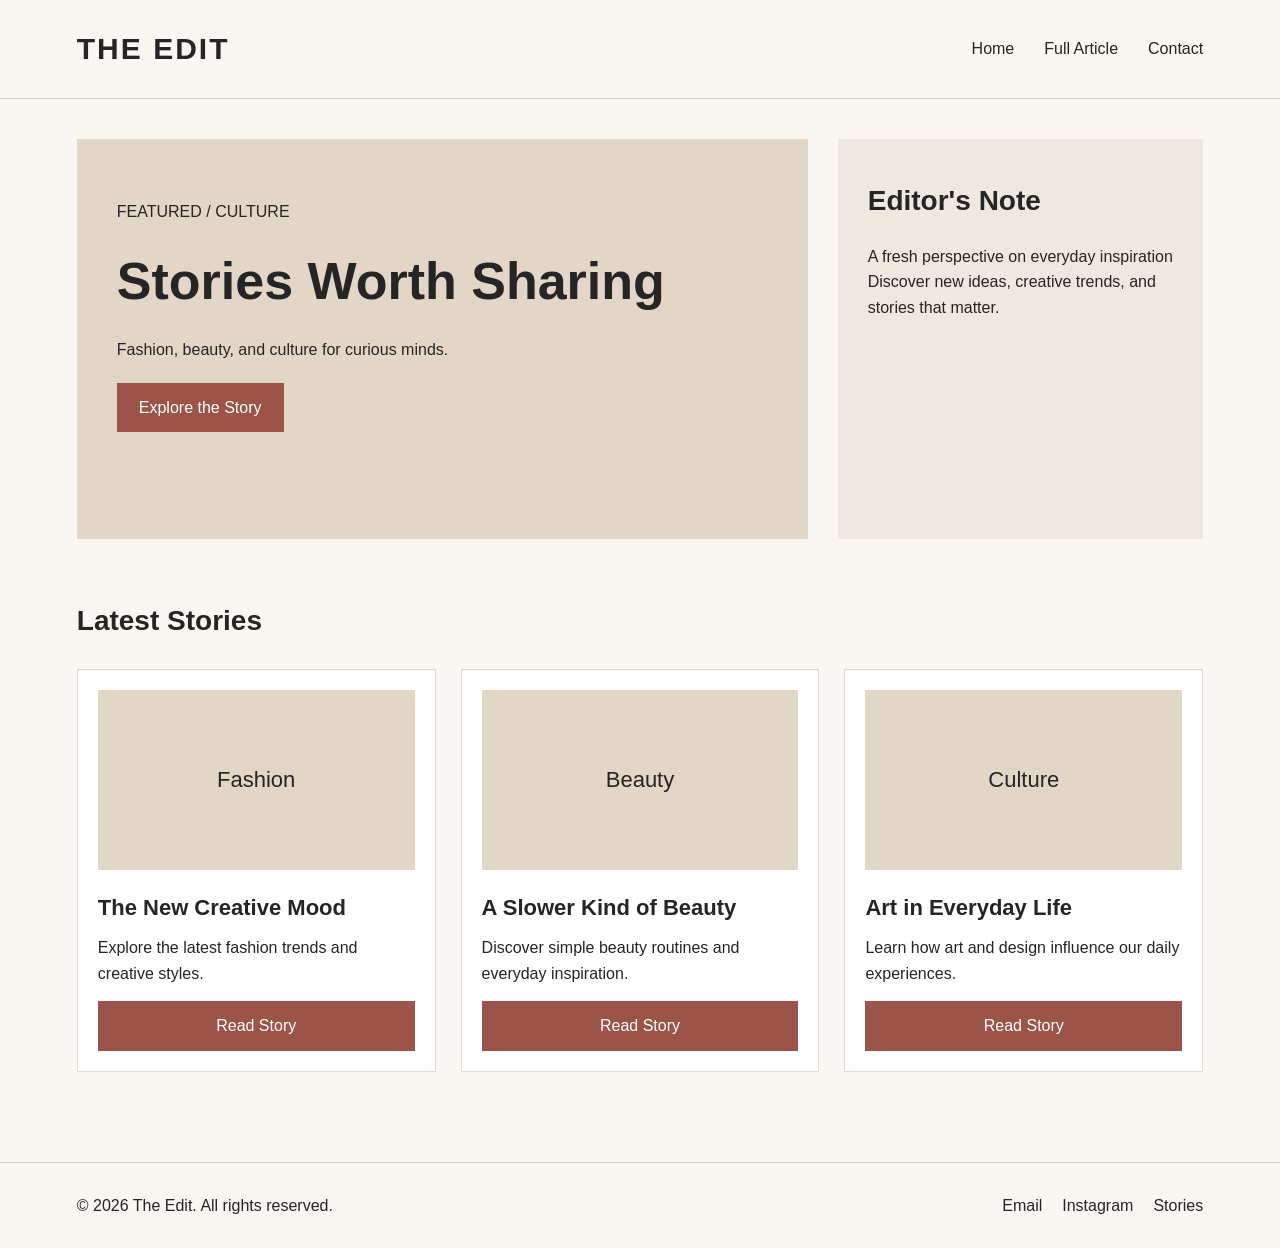
==== index.html @ 9a75692c "Project 1" ====
<!DOCTYPE html>
<html lang="en">
<head>
    <meta charset="UTF-8">
    <meta name="viewport" content="width=device-width, initial-scale=1.0">
    <title>The Edit | Digital Magazine </title>
    <link rel="stylesheet" href="css/style.css">
</head>
<body>
    
    <header class="site-header">
        <h1 class="logo">THE EDIT</h1>

        <nav>
            <a href="index.html">Home</a>
            <a href="detail.html">Full Article</a>
            <a href="#contact">Contact</a>
        </nav>
    </header>

    <main>
        <section class="hero-grid">
            <div class="hero-main">
                <p>FEATURED / CULTURE</p>
                <h2> Stories Worth Sharing</h2>
                <p> Fashion, beauty, and culture for curious minds.</p>
                <a href="detail.html" class="button"> Explore the Story</a>
            </div>

        <div class="hero-side">
            <h2>Editor's Note</h2>
            <p> A fresh perspective on everyday inspiration</p>
            <p> Discover new ideas, creative trends, and stories that matter.</p>
        </div>
        </section>

        <section class="latest-stories">
            <h2>Latest Stories</h2>

            <div class="cards-gallery">

                <article class="card">
                    <div class="card-image">Fashion</div>
                    <h3>The New Creative Mood</h3>
                    <p>Explore the latest fashion trends and creative styles.</p>
                    <a href="detail.html" class="button"> Read Story</a>
                </article>

                 <article class="card">
                    <div class="card-image">Beauty</div>
                    <h3>A Slower Kind of Beauty</h3>
                    <p>Discover simple beauty routines and everyday inspiration.</p>
                    <a href="detail.html" class="button"> Read Story</a>
                </article>

                <article class="card">
                    <div class="card-image">Culture</div>
                    <h3>Art in Everyday Life</h3>
                    <p>Learn how art and design influence our daily experiences.</p>
                    <a href="detail.html" class="button"> Read Story</a>
                </article>
            </div>
        </section>
    </main>

     <footer id="contact">
        <p>&copy; 2026 The Edit. All rights reserved.</p>
        <div class="social-links">
            <a href="mailto:sumaira.rasool@mail.utoronto.ca">Email</a>
            <a href="https://www.instagram.com/" target="_blank" rel="noopener noreferrer">Instagram</a>
            <a href="detail.html">Stories</a>
        </div>
    </footer>

</body>
</html>
---- css/style.css ----
*{
    margin: 0;
    padding: 0;
    box-sizing: border-box;
}

body{
    font-family: Arial, sans-serif;
    background-color: #faf7f2;
    color: #252525;
    line-height:1.6;
}

a{
    text-decoration: none;
    color: inherit;
}

.site-header {
    display: flex;
    justify-content: space-between;
    align-items: center;
    padding:25px 6%;
    border-bottom: 1px solid #d6d0c9;

}

.logo{
    font-size: 30px;
    letter-spacing:2px;
}

nav{ 
    display:flex;
    gap:30px;
}

nav a:hover{
    color: #9d5448;
}

main {
    max-width:1440px;
    margin: 0 auto;
    padding: 40px 6%;
}

.hero-grid{
    display: grid;
    grid-template-columns: 2fr 1fr;
    gap: 30px;
    margin-bottom: 60px;
}

.hero-main{
    background-color: #e2d6c7;
    padding: 60px 40px;
    min-height: 400px;
}

.hero-main h2{
   font-size: 52px;
   line-height: 1.2;
   margin:25px 0;
}

.hero-side {
    background-color: #eee8e0;
    padding: 40px 30px;
}

.hero-side h2 {
    font-size: 28px;
    margin-bottom: 20px;
}

.button {
    display: inline-block;
    background-color: #9d5448;
    color: white;
    padding: 12px 22px;
    margin-top: 20px;
}

.button:hover {
    background-color: #783f36;
}

.latest-stories h2{
    font-size:28px;
    margin-bottom:25px;
}

.cards-gallery {
    display:grid;
    grid-template-columns: repeat(auto-fit, minmax(280px,1fr));
    gap:25px;
}

.card {
    display: flex;
    flex-direction: column;
    background-color: #fff;
    padding: 20px;
    border: 1px solid #e0d9d2;
}

.card-image {
    background-color: #e2d6c7;
    height: 180px;
    display: flex;
    justify-content: center;
    align-items: center;
    font-size: 22px;
    margin-bottom: 20px;
}

.card h3 {
    font-size: 22px;
    margin-bottom: 10px;
}

.card p {
    margin-bottom: 15px;
}

.card .button {
    margin-top: auto;
    text-align: center;
}

/* Detail Page - CSS Grid */
.content-grid {
    display: grid;
    grid-template-columns: 3fr 1fr;
    gap: 30px;
    margin-top: 40px;
}

.detail-hero {
    margin-bottom: 30px;
}

.detail-hero h2 {
    font-size: 48px;
    margin-bottom: 15px;
}

.article-content h3 {
    margin: 25px 0 15px;
}

.article-content p {
    margin-bottom: 20px;
}

.article-image {
    background-color: #e2d6c7;
    min-height: 250px;
    display: flex;
    justify-content: center;
    align-items: center;
    margin-bottom: 25px;
}

.article-sidebar {
    background-color: #eee8e0;
    padding: 30px;
}

.article-sidebar h3 {
    margin-bottom: 20px;
}

.article-sidebar p {
    margin-bottom: 15px;
}

/* Footer - Flexbox */
footer {
    display: flex;
    justify-content: space-between;
    align-items: center;
    padding: 30px 6%;
    border-top: 1px solid #d6d0c9;
    margin-top: 50px;
}

.social-links {
    display: flex;
    gap: 20px;
}

.social-links a:hover {
    color: #9d5448;
}

/* Mobile Responsive Layout */
@media (max-width: 767px) {
    .site-header {
        flex-direction: column;
        gap: 15px;
        text-align: center;
    }

    nav {
        flex-wrap: wrap;
        justify-content: center;
        gap: 15px;
    }

    main {
        padding: 25px 5%;
    }

    .hero-grid {
        grid-template-columns: 1fr;
    }

    .hero-main {
        padding: 35px 25px;
        min-height: auto;
    }

    .hero-main h2 {
        font-size: 36px;
    }

    .cards-gallery {
        grid-template-columns: 1fr;
    }

    .content-grid {
        grid-template-columns: 1fr;
    }

    .detail-hero h2 {
        font-size: 34px;
    }

    footer {
        flex-direction: column;
        gap: 15px;
        text-align: center;
    }
}
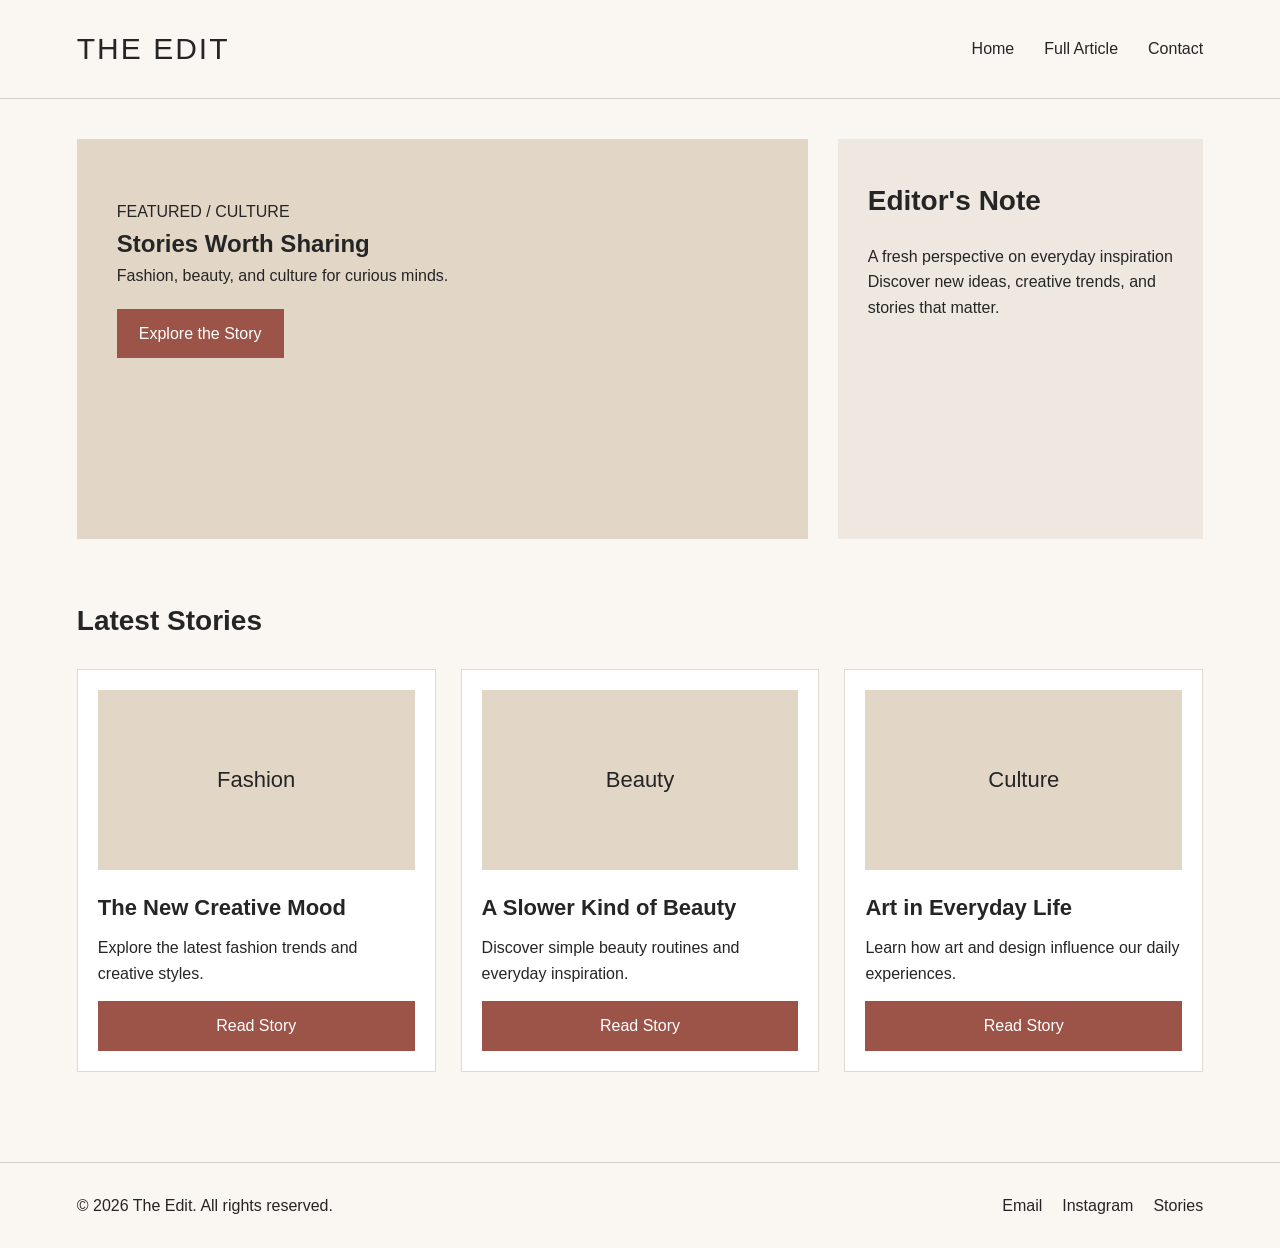
==== commit a9357415: "Final Project 1 fixes" ====
--- a/index.html
+++ b/index.html
@@ -9,7 +9,7 @@
 <body>
     
     <header class="site-header">
-        <h1 class="logo">THE EDIT</h1>
+        <div class="logo">THE EDIT</div>
 
         <nav>
             <a href="index.html">Home</a>
@@ -22,7 +22,7 @@
         <section class="hero-grid">
             <div class="hero-main">
                 <p>FEATURED / CULTURE</p>
-                <h2> Stories Worth Sharing</h2>
+                <h1> Stories Worth Sharing</h1>
                 <p> Fashion, beauty, and culture for curious minds.</p>
                 <a href="detail.html" class="button"> Explore the Story</a>
             </div>
@@ -63,7 +63,7 @@
         </section>
     </main>
 
-     <footer id="contact">
+    <footer class="site-footer" id="contact">
         <p>&copy; 2026 The Edit. All rights reserved.</p>
         <div class="social-links">
             <a href="mailto:sumaira.rasool@mail.utoronto.ca">Email</a>
--- a/css/style.css
+++ b/css/style.css
@@ -141,7 +141,7 @@
     margin-bottom: 30px;
 }
 
-.detail-hero h2 {
+.detail-hero h1 {
     font-size: 48px;
     margin-bottom: 15px;
 }
@@ -222,7 +222,7 @@
         min-height: auto;
     }
 
-    .hero-main h2 {
+    .hero-main h1 {
         font-size: 36px;
     }
 
@@ -234,7 +234,7 @@
         grid-template-columns: 1fr;
     }
 
-    .detail-hero h2 {
+    .detail-hero h1 {
         font-size: 34px;
     }
 
